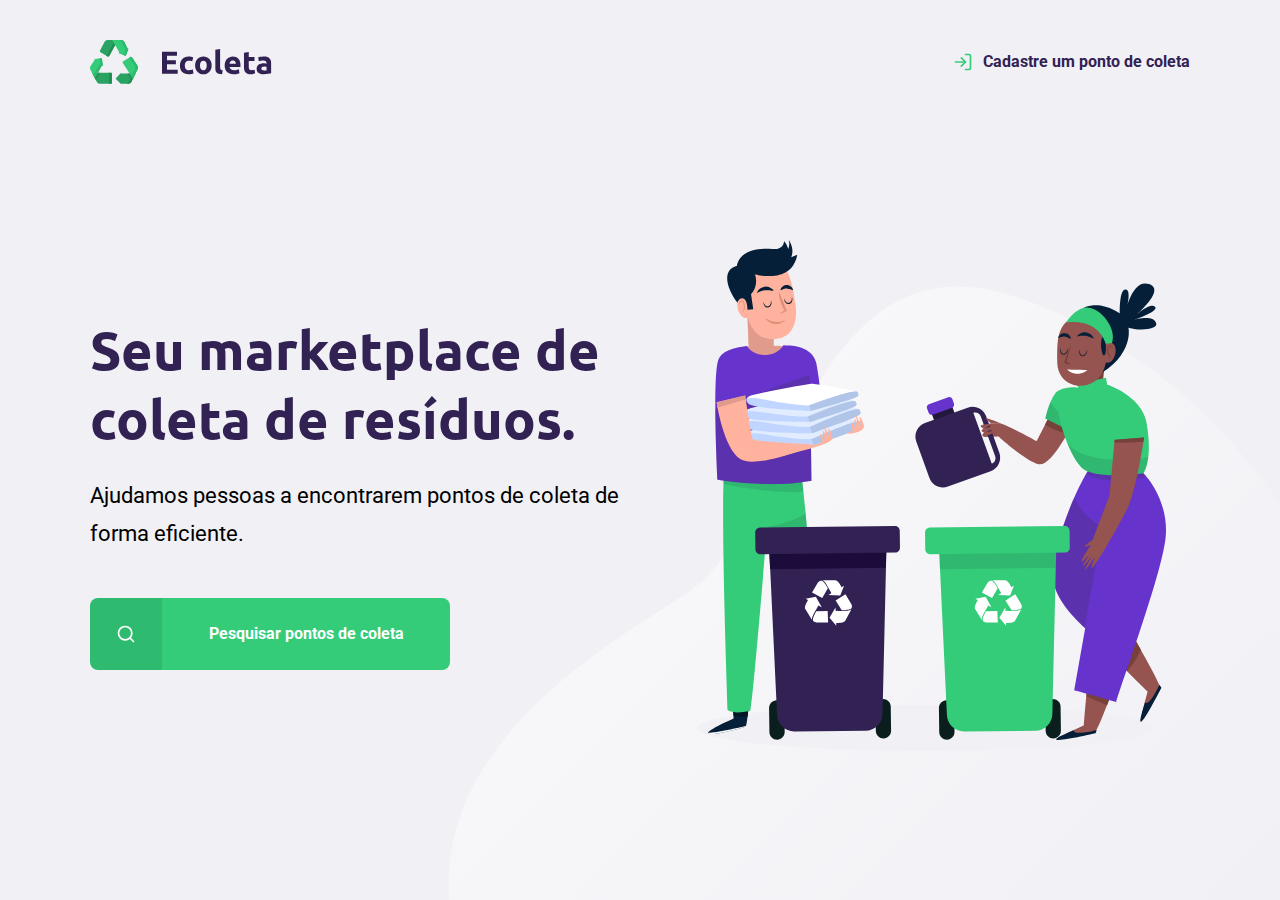
==== index.html @ 3bedaea6 "commit initial" ====
<!DOCTYPE html>
<html lang="pt-br">

<head>
    <meta charset="UTF-8">
    <meta name="viewport" content="width=device-width, initial-scale=1.0">
    <title>Ecoleta - NLW Rocketseat | ByGaab</title>
    <meta description="Ajudamos pessoas a encontrarem pontos de coleta de forma eficiente.">

    <link rel="icon" href="https://static.vecteezy.com/system/resources/previews/011/911/750/original/recycle-icon-sign-transparent-background-free-png.png" type="image.png">

    <link rel="stylesheet" href="./src/css/import.css">
</head>

<body>
    <div id="page-home">
        <div class="content">
            <header>
                <img src="./src/assets/logo.svg" alt="Logo do Ecoleta">
                <a href="#"><span></span>Cadastre um ponto de coleta</a>
            </header>

            <main>
                <h1>Seu marketplace de coleta de resíduos.</h1>
                <p>Ajudamos pessoas a encontrarem pontos de coleta de forma eficiente.</p>
                <a href="#"><span></span><strong>Pesquisar pontos de coleta</strong></a>
            </main>
        </div>
    </div>
</body>

</html>
---- src/css/import.css ----
@import url('https://fonts.googleapis.com/css2?family=Roboto:wght@300;400;500;700&family=Ubuntu:wght@700&display=swap');

@import './style.css';
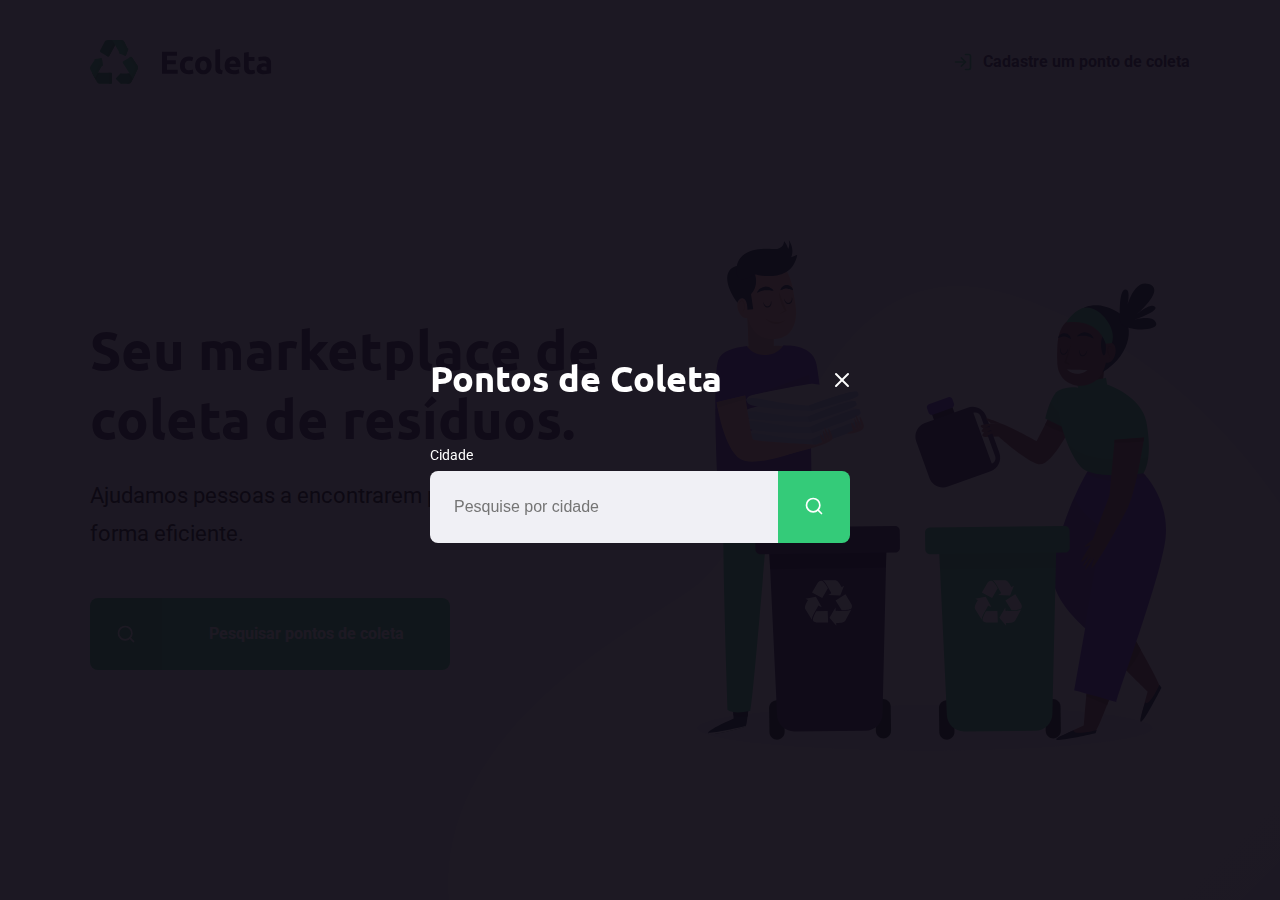
==== commit 6a564a29: "add modal" ====
--- a/index.html
+++ b/index.html
@@ -7,7 +7,9 @@
     <title>Ecoleta - NLW Rocketseat | ByGaab</title>
     <meta description="Ajudamos pessoas a encontrarem pontos de coleta de forma eficiente.">
 
-    <link rel="icon" href="https://static.vecteezy.com/system/resources/previews/011/911/750/original/recycle-icon-sign-transparent-background-free-png.png" type="image.png">
+    <link rel="icon"
+        href="https://static.vecteezy.com/system/resources/previews/011/911/750/original/recycle-icon-sign-transparent-background-free-png.png"
+        type="image.png">
 
     <link rel="stylesheet" href="./src/css/import.css">
 </head>
@@ -27,6 +29,25 @@
             </main>
         </div>
     </div>
+
+    <div id="modal">
+        <div class="content">
+            <div class="header">
+                <h1>Pontos de Coleta</h1>
+                <a href="">Fechar</a>
+            </div>
+            <form action="">
+                <label for="search">Cidade</label>
+                <div class="search field">
+                    <input type="text" name="search" placeholder="Pesquise por cidade">
+                    <button>
+                        <img src="./src/assets/search.svg" alt="Buscar">
+                    </button>
+                </div>
+            </form>
+        </div>
+    </div>
+
 </body>
 
 </html>--- a/src/css/import.css
+++ b/src/css/import.css
@@ -1,3 +1,7 @@
 @import url('https://fonts.googleapis.com/css2?family=Roboto:wght@300;400;500;700&family=Ubuntu:wght@700&display=swap');
 
-@import './style.css';+@import './base.css';
+@import './home.css';
+@import './create-point.css';
+@import './modal.css';
+@import './responsive.css';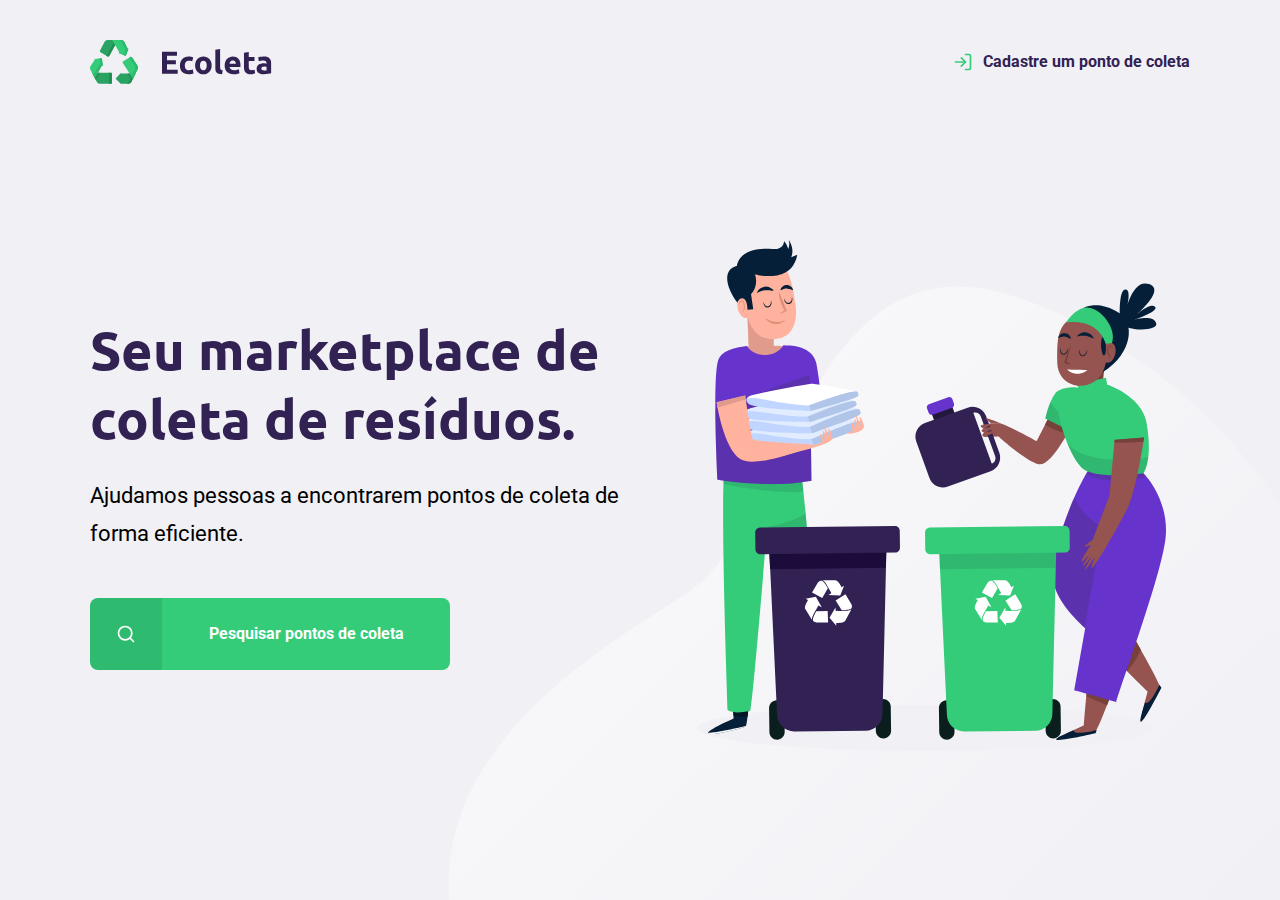
==== commit 5e13342d: "add modal js" ====
--- a/index.html
+++ b/index.html
@@ -30,7 +30,7 @@
         </div>
     </div>
 
-    <div id="modal">
+    <div id="modal" class="hide">
         <div class="content">
             <div class="header">
                 <h1>Pontos de Coleta</h1>
@@ -48,6 +48,7 @@
         </div>
     </div>
 
+    <script src="./src/js/index.js"></script>
 </body>
 
 </html>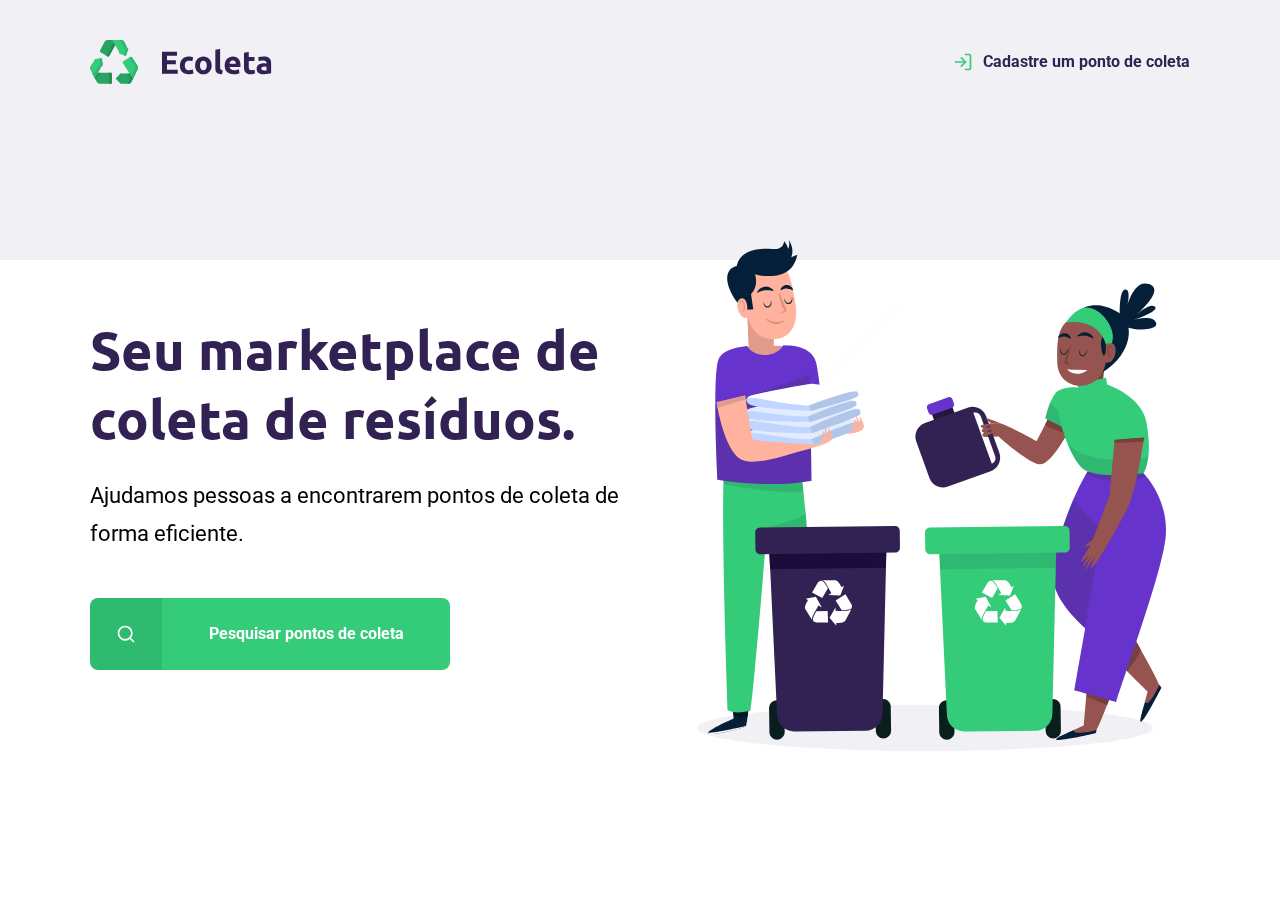
==== commit 784d776e: "ligação entre as páginas" ====
--- a/index.html
+++ b/index.html
@@ -19,7 +19,7 @@
         <div class="content">
             <header>
                 <img src="./src/assets/logo.svg" alt="Logo do Ecoleta">
-                <a href="#"><span></span>Cadastre um ponto de coleta</a>
+                <a href="./create-point.html"><span></span>Cadastre um ponto de coleta</a>
             </header>
 
             <main>
@@ -36,7 +36,7 @@
                 <h1>Pontos de Coleta</h1>
                 <a href="">Fechar</a>
             </div>
-            <form action="">
+            <form action="./search-results.html">
                 <label for="search">Cidade</label>
                 <div class="search field">
                     <input type="text" name="search" placeholder="Pesquise por cidade">
--- a/src/css/import.css
+++ b/src/css/import.css
@@ -4,4 +4,5 @@
 @import './home.css';
 @import './create-point.css';
 @import './modal.css';
+@import './search-result.css';
 @import './responsive.css';